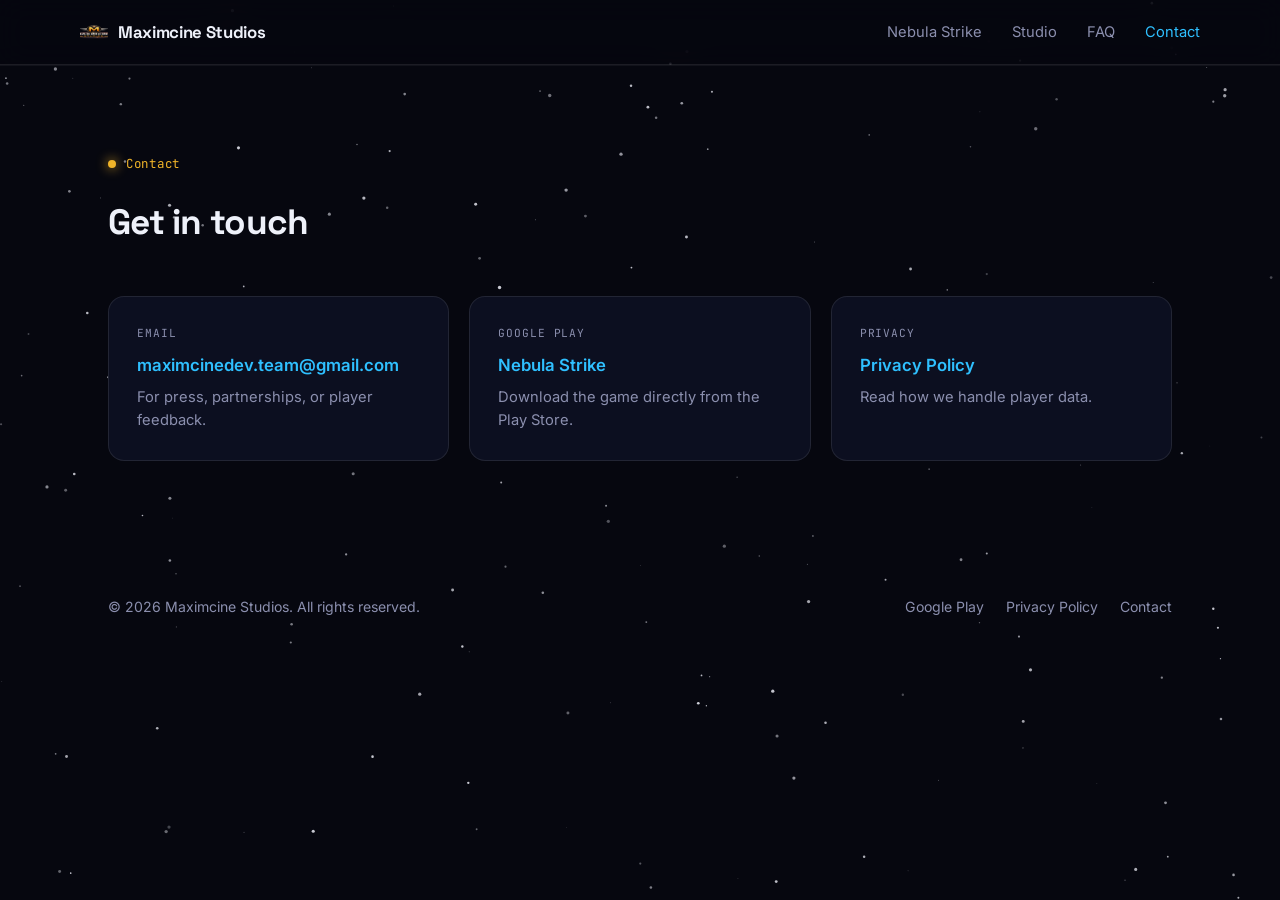
==== contact.html @ d5332dd4 "Add contact page HTML structure This file contains the complete HTML structure for the contact page " ====
<!DOCTYPE html>
<html lang="en">
<head>
<meta charset="UTF-8">
<meta name="viewport" content="width=device-width, initial-scale=1.0">
<title>Contact Maximcine Studios</title>
<meta name="description" content="Get in touch with Maximcine Studios. Email, Google Play, and privacy policy links.">
<link rel="icon" type="image/png" href="company_logo.png">
<link rel="apple-touch-icon" href="company_logo.png">
<link rel="canonical" href="https://maximcinestudios.site/contact.html">
<link rel="preconnect" href="https://fonts.googleapis.com">
<link rel="preconnect" href="https://fonts.gstatic.com" crossorigin>
<link href="https://fonts.googleapis.com/css2?family=Space+Grotesk:wght@400;500;600;700&family=Inter:wght@400;500;600&family=JetBrains+Mono:wght@400;500&display=swap" rel="stylesheet">
<style>
  :root{
    --bg: #050710;
    --bg-soft: #090c1a;
    --panel: #0c0f20;
    --panel-2: #10142b;
    --line: rgba(255,255,255,0.09);
    --line-soft: rgba(255,255,255,0.05);
    --text: #eef1fa;
    --text-dim: #8b8fae;
    --accent: #2fc0ff;
    --accent-2: #6f4de0;
    --gold: #f0b429;
    --chrome: #dfe4f0;
    --radius: 16px;
  }
  *{ box-sizing: border-box; margin:0; padding:0; }
  html{ scroll-behavior: smooth; }
  body{
    background: var(--bg);
    color: var(--text);
    font-family: 'Inter', system-ui, sans-serif;
    line-height: 1.55;
    overflow-x: hidden;
  }
  a{ color: inherit; text-decoration: none; }
  img{ max-width: 100%; display:block; }

  .display{
    font-family: 'Space Grotesk', sans-serif;
    font-weight: 700;
    letter-spacing: -0.02em;
  }
  .mono{ font-family: 'JetBrains Mono', monospace; }

  #stars{
    position: fixed;
    inset: 0;
    z-index: 0;
    pointer-events: none;
  }

  body::before{
    content:'';
    position: fixed;
    top: -20%;
    right: -10%;
    width: 900px;
    height: 900px;
    background: radial-gradient(circle at center, rgba(111,77,224,0.24), rgba(47,192,255,0.10) 45%, transparent 70%);
    filter: blur(10px);
    z-index: 0;
    pointer-events: none;
  }

  .wrap{
    max-width: 1120px;
    margin: 0 auto;
    padding: 0 28px;
    position: relative;
    z-index: 1;
  }

  header{
    position: sticky;
    top: 0;
    z-index: 10;
    backdrop-filter: blur(14px);
    background: rgba(6,7,15,0.7);
    border-bottom: 1px solid var(--line);
  }
  .nav{
    display:flex;
    align-items:center;
    justify-content:space-between;
    padding: 18px 0;
  }
  .brand{
    display:flex;
    align-items:center;
    gap:10px;
    font-size: 1.05rem;
  }
  .brand-mark{
    width: 28px; height: 28px;
    border-radius: 8px;
    object-fit: cover;
  }
  nav ul{
    list-style:none;
    display:flex;
    gap: 30px;
    font-size: 0.92rem;
    color: var(--text-dim);
  }
  nav ul a{ transition: color 0.15s ease; }
  nav ul a:hover, nav ul a.active{ color: var(--accent); }

  section{ padding: 88px 0; border-top: 1px solid var(--line-soft); position: relative; }

  .section-head{ max-width: 560px; margin-bottom: 46px; }
  .section-head .eyebrow{
    font-family:'JetBrains Mono', monospace;
    font-size: 0.78rem;
    color: var(--gold);
    letter-spacing: 0.06em;
    display:flex;
    align-items:center;
    gap:10px;
    margin-bottom: 22px;
  }
  .section-head .eyebrow::before{
    content:'';
    width:8px; height:8px;
    border-radius:50%;
    background: var(--gold);
    box-shadow: 0 0 12px var(--gold);
  }
  .section-head h2{ font-size: clamp(1.6rem, 3vw, 2.2rem); }

  .contact-grid{
    display:grid;
    grid-template-columns: repeat(3, 1fr);
    gap: 20px;
  }
  .contact-card{
    border: 1px solid var(--line);
    border-radius: var(--radius);
    padding: 28px;
    background: var(--panel);
    transition: border-color 0.2s ease;
  }
  .contact-card:hover{ border-color: rgba(47,192,255,0.4); }
  .contact-card .label{
    font-family:'JetBrains Mono', monospace;
    font-size: 0.7rem;
    color: var(--text-dim);
    letter-spacing: 0.08em;
    text-transform: uppercase;
    margin-bottom: 10px;
  }
  .contact-card a{
    color: var(--accent);
    font-weight: 600;
    font-size: 1.05rem;
    word-break: break-all;
  }
  .contact-card a:hover{ text-decoration: underline; }
  .contact-card p{
    color: var(--text-dim);
    font-size: 0.92rem;
    margin-top: 8px;
  }

  footer{
    border-top: 1px solid var(--line-soft);
    padding: 46px 0;
  }
  .foot-row{
    display:flex;
    justify-content:space-between;
    align-items:center;
    flex-wrap: wrap;
    gap: 16px;
    color: var(--text-dim);
    font-size: 0.88rem;
  }
  .foot-links{ display:flex; gap: 22px; list-style:none; }
  .foot-links a{ transition: color 0.15s ease; }
  .foot-links a:hover{ color: var(--accent); }

  @media (max-width: 860px){
    .contact-grid{ grid-template-columns: 1fr; }
    nav ul{ display:none; }
  }
</style>
</head>
<body>

<canvas id="stars"></canvas>

<header>
  <div class="wrap nav">
    <a href="index.html" class="brand">
      <img src="company_logo.png" alt="Maximcine Studios" class="brand-mark">
      <span class="display">Maximcine Studios</span>
    </a>
    <nav>
      <ul>
        <li><a href="nebula-strike.html">Nebula Strike</a></li>
        <li><a href="studio.html">Studio</a></li>
        <li><a href="faq.html">FAQ</a></li>
        <li><a href="contact.html" class="active">Contact</a></li>
      </ul>
    </nav>
  </div>
</header>

<main>
  <section>
    <div class="wrap">
      <div class="section-head">
        <div class="eyebrow">Contact</div>
        <h2 class="display">Get in touch</h2>
      </div>
      <div class="contact-grid">
        <div class="contact-card">
          <div class="label">Email</div>
          <a href="mailto:maximcinedev.team@gmail.com">maximcinedev.team@gmail.com</a>
          <p>For press, partnerships, or player feedback.</p>
        </div>
        <div class="contact-card">
          <div class="label">Google Play</div>
          <a href="https://play.google.com/store/apps/details?id=com.nebulastrike.game" target="_blank" rel="noopener noreferrer">Nebula Strike</a>
          <p>Download the game directly from the Play Store.</p>
        </div>
        <div class="contact-card">
          <div class="label">Privacy</div>
          <a href="https://maximcinedev.github.io/Maximcine-Studios-Privacy-Policy/" target="_blank" rel="noopener noreferrer">Privacy Policy</a>
          <p>Read how we handle player data.</p>
        </div>
      </div>
    </div>
  </section>
</main>

<footer>
  <div class="wrap foot-row">
    <span>© <span id="year"></span> Maximcine Studios. All rights reserved.</span>
    <ul class="foot-links">
      <li><a href="https://play.google.com/store/apps/details?id=com.nebulastrike.game" target="_blank">Google Play</a></li>
      <li><a href="https://maximcinedev.github.io/Maximcine-Studios-Privacy-Policy/" target="_blank" rel="noopener noreferrer">Privacy Policy</a></li>
      <li><a href="contact.html">Contact</a></li>
    </ul>
  </div>
</footer>

<script>
  document.getElementById('year').textContent = new Date().getFullYear();

  const canvas = document.getElementById('stars');
  const ctx = canvas.getContext('2d');
  const reduceMotion = window.matchMedia('(prefers-reduced-motion: reduce)').matches;

  let w, h, stars = [];
  function resize(){
    w = canvas.width = window.innerWidth;
    h = canvas.height = window.innerHeight;
    stars = Array.from({length: Math.floor((w*h)/6000)}, () => ({
      x: Math.random()*w,
      y: Math.random()*h,
      r: Math.random()*1.4 + 0.3,
      speed: Math.random()*0.18 + 0.03,
      alpha: Math.random()*0.6 + 0.25
    }));
  }
  window.addEventListener('resize', resize);
  resize();

  function draw(){
    ctx.clearRect(0,0,w,h);
    ctx.fillStyle = '#06070f';
    ctx.fillRect(0,0,w,h);
    for(const s of stars){
      ctx.beginPath();
      ctx.arc(s.x, s.y, s.r, 0, Math.PI*2);
      ctx.fillStyle = `rgba(241,242,251,${s.alpha})`;
      ctx.fill();
      if(!reduceMotion){
        s.y += s.speed;
        if(s.y > h) s.y = 0;
      }
    }
    requestAnimationFrame(draw);
  }
  draw();
</script>

</body>
</html>
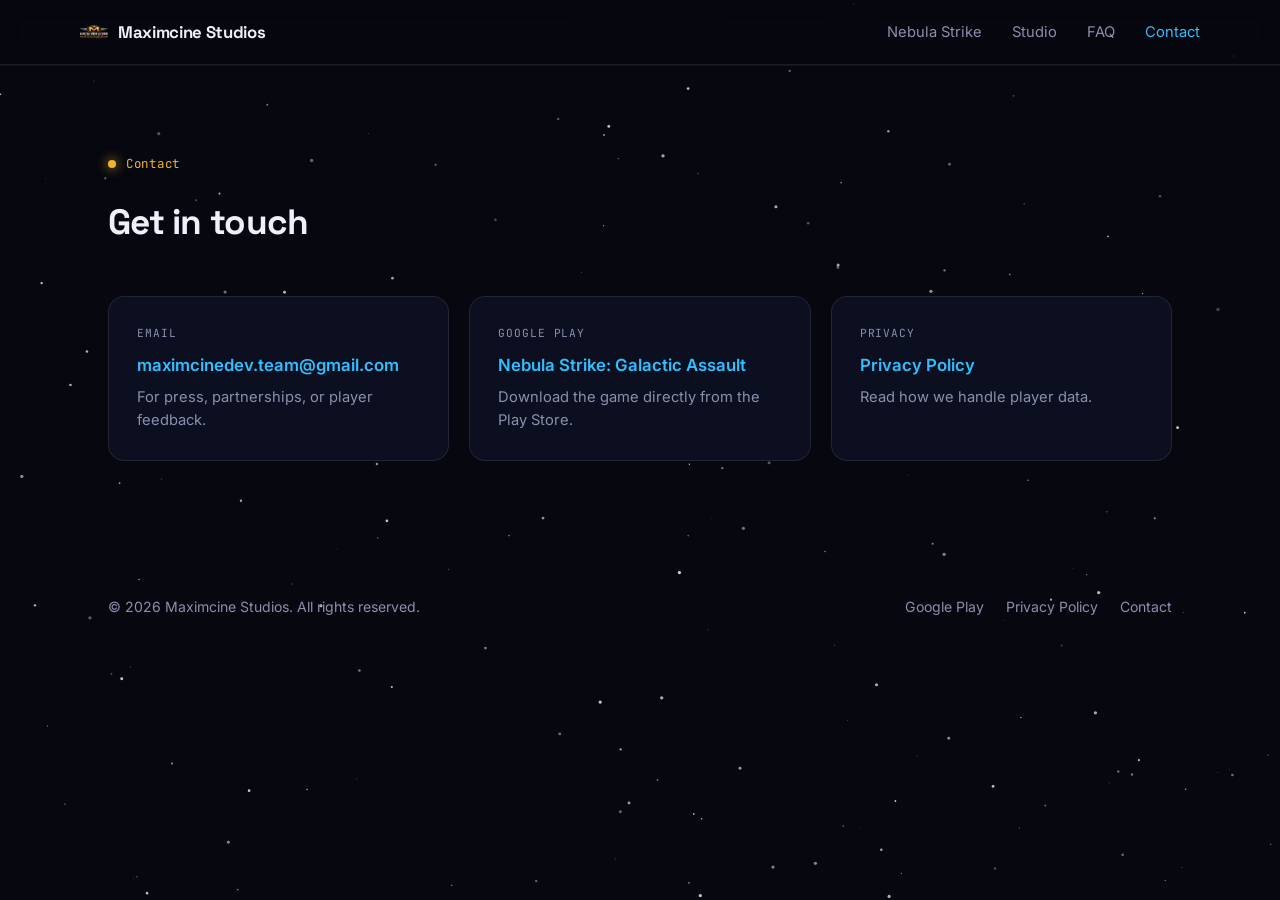
==== commit 0c9b5b8a: "Update contact.html" ====
--- a/contact.html
+++ b/contact.html
@@ -224,7 +224,7 @@
         </div>
         <div class="contact-card">
           <div class="label">Google Play</div>
-          <a href="https://play.google.com/store/apps/details?id=com.nebulastrike.game" target="_blank" rel="noopener noreferrer">Nebula Strike</a>
+          <a href="https://play.google.com/store/apps/details?id=com.nebulastrike.game" target="_blank" rel="noopener noreferrer">Nebula Strike: Galactic Assault</a>
           <p>Download the game directly from the Play Store.</p>
         </div>
         <div class="contact-card">
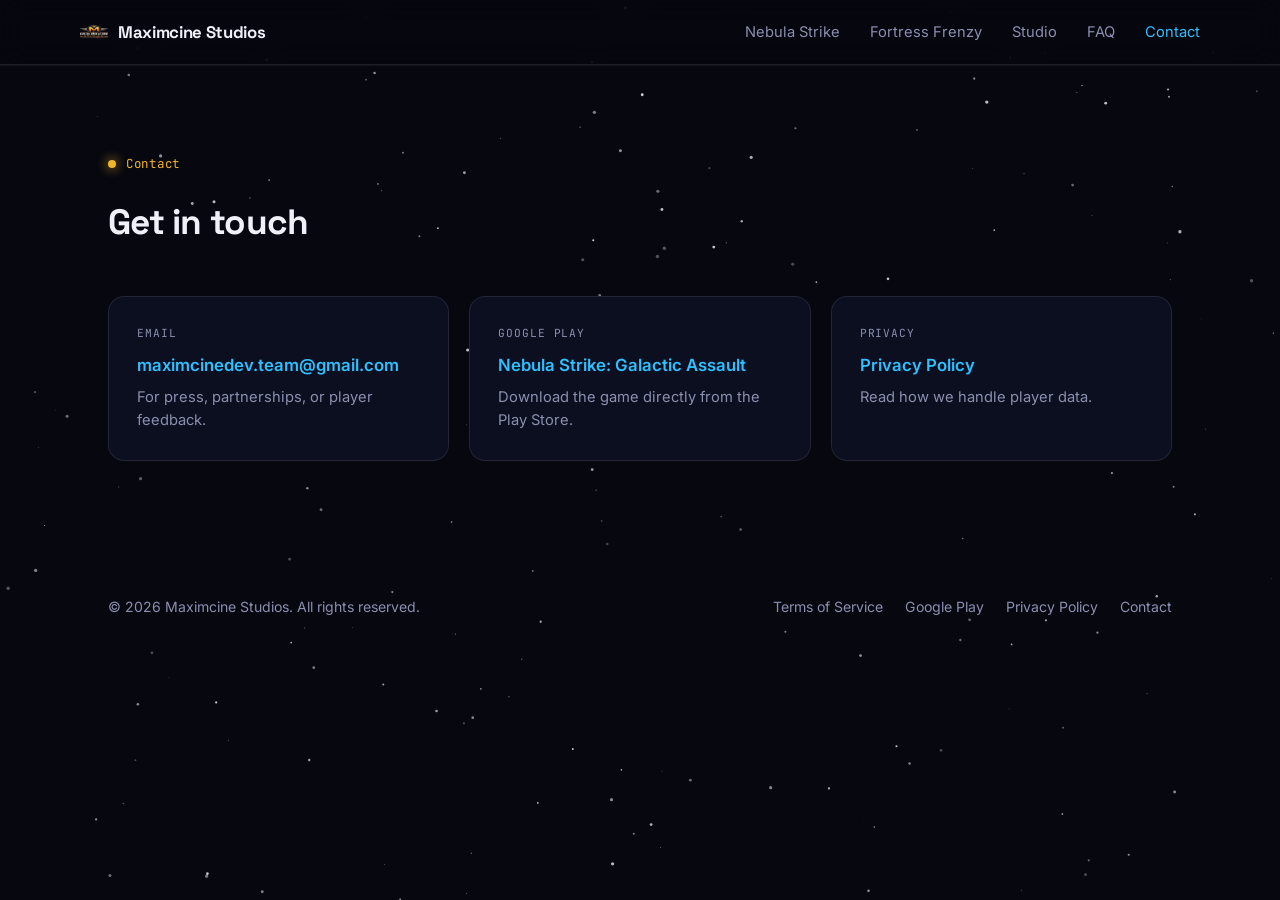
==== commit c49ef48f: "Update headings and navigation in contact.html" ====
--- a/contact.html
+++ b/contact.html
@@ -129,7 +129,7 @@
     background: var(--gold);
     box-shadow: 0 0 12px var(--gold);
   }
-  .section-head h2{ font-size: clamp(1.6rem, 3vw, 2.2rem); }
+  .section-head :is(h1,h2){ font-size: clamp(1.6rem, 3vw, 2.2rem); }
 
   .contact-grid{
     display:grid;
@@ -187,8 +187,10 @@
     nav ul{ display:none; }
   }
 </style>
+<link rel="stylesheet" href="studio-updates.css">
 </head>
 <body>
+<a class="skip-link" href="#main-content">Skip to content</a>
 
 <canvas id="stars"></canvas>
 
@@ -201,20 +203,22 @@
     <nav>
       <ul>
         <li><a href="nebula-strike.html">Nebula Strike</a></li>
+        <li><a href="fortress-frenzy.html">Fortress Frenzy</a></li>
         <li><a href="studio.html">Studio</a></li>
         <li><a href="faq.html">FAQ</a></li>
         <li><a href="contact.html" class="active">Contact</a></li>
       </ul>
     </nav>
+<details class="compact-nav"><summary>Menu</summary><div><a href="index.html">Home</a><a href="nebula-strike.html">Nebula Strike</a><a href="fortress-frenzy.html">Fortress Frenzy</a><a href="studio.html">Studio</a><a href="faq.html">FAQ</a><a href="contact.html">Contact</a></div></details>
   </div>
 </header>
 
-<main>
+<main id="main-content">
   <section>
     <div class="wrap">
       <div class="section-head">
         <div class="eyebrow">Contact</div>
-        <h2 class="display">Get in touch</h2>
+        <h1 class="display">Get in touch</h1>
       </div>
       <div class="contact-grid">
         <div class="contact-card">
@@ -241,6 +245,7 @@
   <div class="wrap foot-row">
     <span>© <span id="year"></span> Maximcine Studios. All rights reserved.</span>
     <ul class="foot-links">
+      <li><a href="terms-of-service.html">Terms of Service</a></li>
       <li><a href="https://play.google.com/store/apps/details?id=com.nebulastrike.game" target="_blank">Google Play</a></li>
       <li><a href="https://maximcinedev.github.io/Maximcine-Studios-Privacy-Policy/" target="_blank" rel="noopener noreferrer">Privacy Policy</a></li>
       <li><a href="contact.html">Contact</a></li>
--- a/studio-updates.css
+++ b/studio-updates.css
@@ -0,0 +1,72 @@
+
+/* Studio game announcements and legal pages */
+:focus-visible { outline: 3px solid #f0b429; outline-offset: 5px; }
+.skip-link { position: fixed; top: -100px; left: 16px; z-index: 200; background: #fff; color: #050710; padding: 12px 18px; }
+.skip-link:focus { top: 12px; }
+.foot-links { flex-wrap: wrap; }
+.foot-row > * { min-width: 0; }
+.foot-links a { overflow-wrap: anywhere; }
+.launch { padding: 64px 0 72px; }
+.launch-grid { display: grid; grid-template-columns: 1fr 1.1fr; gap: 44px; align-items: center; }
+.launch .eyebrow { color: #f0c76a; margin-bottom: 18px; }
+.launch .eyebrow::before { background: #f0c76a; box-shadow: 0 0 12px #f0b429; }
+.launch h1, .launch h2 { font-size: clamp(2.35rem, 5vw, 4.3rem); line-height: 1.07; }
+.launch .gold { color: #f0c76a; }
+.launch p { color: #b5b8ce; margin: 22px 0 0; max-width: 540px; }
+.launch-art { margin: 0; border: 1px solid #8e682b; border-radius: 20px; overflow: hidden; box-shadow: 0 22px 70px #0008; background: #10142b; }
+.launch-art img { width: 100%; height: auto; aspect-ratio: 3 / 2; object-fit: cover; }
+.launch-art figcaption { padding: 12px 18px; font-size: .78rem; color: #b5b8ce; border-top: 1px solid var(--line); }
+.launch-tags { display: flex; gap: 8px; flex-wrap: wrap; margin-top: 22px; }
+.launch-tags span { font-size: .74rem; padding: 6px 12px; border: 1px solid #f0b42944; border-radius: 100px; color: #e7ce9b; background: #f0b4290a; }
+.btn-gold { background: #f0c76a; color: #17101f; }
+.btn-gold:hover { background: #ffda8a; transform: translateY(-2px); }
+.release-note { font-size: .85rem; }
+.existing-game { border-top: 1px solid var(--line); padding-top: 76px; }
+.existing-game h2 { font-size: clamp(2.1rem, 4vw, 3.2rem); line-height: 1.1; }
+.existing-game h2 .accent { color: var(--accent); }
+.feature-section { padding: 10px 0 70px; }
+.feature-cards { display: grid; grid-template-columns: repeat(3,1fr); gap: 20px; }
+.feature-card { border: 1px solid var(--line); background: var(--panel); border-radius: 16px; padding: 26px; }
+.feature-card .mono { color: #f0c76a; font-size: .76rem; }
+.feature-card h2 { font-size: 1.18rem; margin: 16px 0 10px; }
+.feature-card p { font-size: .94rem; color: #b5b8ce; }
+.release-panel { margin-bottom: 70px; padding: 30px; border: 1px solid #f0b42944; background: #f0b42908; border-radius: 16px; }
+.release-panel h2 { font-size: 1.5rem; margin-bottom: 12px; }
+.release-panel p { color: #b5b8ce; }
+.legal-heading { padding: 64px 0 34px; }
+.legal-heading h1 { max-width: 800px; }
+.legal-heading p { margin-top: 20px; color: #b5b8ce; max-width: 780px; }
+.legal-date { font-family: 'JetBrains Mono', monospace; font-size: .8rem; color: #f0c76a !important; }
+.legal-layout { display: grid; grid-template-columns: 230px minmax(0,1fr); gap: 42px; padding-bottom: 80px; align-items: start; }
+.legal-toc { position: sticky; top: 100px; border: 1px solid var(--line); background: var(--panel); padding: 22px; border-radius: 14px; }
+.legal-toc ol { padding-left: 20px; }
+.legal-toc li { margin: 10px 0; font-size: .84rem; color: #b5b8ce; }
+.legal-toc a:hover { color: var(--accent); }
+.legal-copy section { margin-bottom: 32px; scroll-margin-top: 110px; }
+.legal-copy h2 { font-family: 'Space Grotesk', sans-serif; font-size: 1.4rem; margin-bottom: 12px; }
+.legal-copy p, .legal-copy li { color: #b5b8ce; margin-bottom: 14px; }
+.legal-copy ul { padding-left: 22px; }
+.legal-copy a { color: #66d0ff; text-decoration: underline; text-underline-offset: 3px; overflow-wrap: anywhere; }
+.legal-copy strong { color: #eef1fa; }
+@media(max-width:860px) {
+ .launch-grid { grid-template-columns: 1fr; gap: 30px; }
+ .launch { padding: 42px 0 50px; }
+ .launch-art { max-width: 680px; }
+ .feature-cards { grid-template-columns: 1fr; }
+ .legal-layout { grid-template-columns: 1fr; gap: 28px; }
+ .legal-toc { position: static; }
+ .nav { gap: 10px; }
+ .brand { font-size: .95rem; }
+ .foot-links { gap: 14px 20px; }
+ .cta-row { margin-top: 26px; }
+ .wrap { padding-left: 20px; padding-right: 20px; }
+}
+@media(prefers-reduced-motion:reduce) { *, *::before, *::after { animation: none !important; transition: none !important; } }
+
+.compact-nav { display:none; position:relative; }
+.compact-nav summary { cursor:pointer; padding:8px; }
+.compact-nav > div { position:absolute; right:0; min-width:220px; background:#0c0f20; border:1px solid #ffffff26; border-radius:12px; padding:10px; z-index:30; }
+.compact-nav a { display:block; padding:10px; }
+@media(max-width:860px){ .compact-nav{display:block;} }
+
+.legal-copy code { overflow-wrap: anywhere; }
